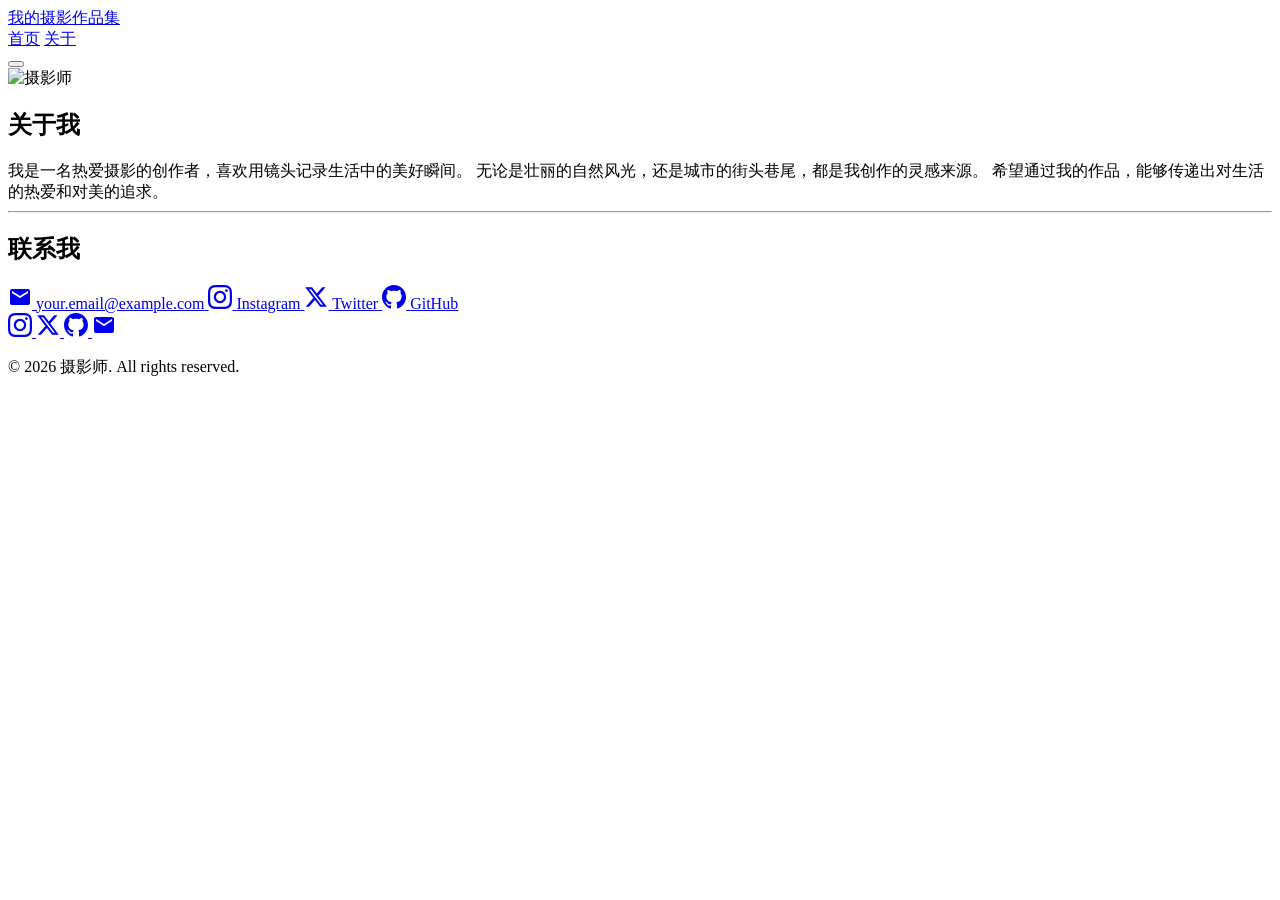
==== about/index.html @ 0e5bbc1b "Fix paths for GitHub Pages subdirectory deployment" ====
<!DOCTYPE html>
<html lang="zh-CN">
<head>
    <meta charset="UTF-8">
    <meta name="viewport" content="width=device-width, initial-scale=1.0">
    <meta name="description" content="记录生活中的美好瞬间">
    <meta name="author" content="摄影师">

    <!-- Open Graph 标签 -->
    <meta property="og:title" content="关于 - 我的摄影作品集">
    <meta property="og:description" content="记录生活中的美好瞬间">
    <meta property="og:type" content="website">
    

    <title>关于 - 我的摄影作品集</title>

    <!-- Google Fonts -->
    <link rel="preconnect" href="https://fonts.googleapis.com">
    <link rel="preconnect" href="https://fonts.gstatic.com" crossorigin>
    <link href="https://fonts.googleapis.com/css2?family=Playfair+Display:wght@400;600;700&family=Source+Sans+Pro:wght@300;400;600&display=swap" rel="stylesheet">

    <!-- 样式表 -->
    <link rel="stylesheet" href="/xxz/assets/css/style.css">

    <!-- Google Analytics -->
    

    <style>
        :root {
            --primary-color: #ff6b6b;
            --secondary-color: #4ecdc4;
            --bg-color: #1a1a1a;
            --text-color: #f5f5f5;
            --card-bg: #2a2a2a;
            --border-color: #3a3a3a;
        }
    </style>
</head>
<body class="dark-theme">
    <!-- 导航栏 -->
    <nav class="navbar">
        <div class="nav-container">
            <a href="../index.html" class="nav-logo">
                我的摄影作品集
            </a>
            <div class="nav-menu">
                <a href="../index.html" class="nav-link">首页</a>
                <a href="../about/index.html" class="nav-link">关于</a>
            </div>
            <button class="nav-toggle" aria-label="菜单">
                <span></span>
                <span></span>
                <span></span>
            </button>
        </div>
    </nav>

    <!-- 主内容 -->
    <main class="main-content">
        
<!-- 关于页面 -->
<section class="about-section">
    <div class="container">
        <div class="about-content">
            <!-- 头像 -->
            
            <div class="about-avatar">
                <img src="/xxz/assets/avatar.jpg"
                     alt="摄影师"
                     class="avatar-img">
            </div>
            

            <!-- 标题 -->
            <h1 class="about-title">关于我</h1>

            <!-- 描述 -->
            <div class="about-description">
                
        我是一名热爱摄影的创作者，喜欢用镜头记录生活中的美好瞬间。
        无论是壮丽的自然风光，还是城市的街头巷尾，都是我创作的灵感来源。
        希望通过我的作品，能够传递出对生活的热爱和对美的追求。
    
            </div>

            <!-- 分隔线 -->
            <hr class="about-divider">

            <!-- 联系方式 -->
            <div class="about-contact">
                <h2 class="contact-title">联系我</h2>
                <div class="contact-links">
                    
                    <a href="mailto:your.email@example.com" class="contact-link">
                        <svg width="24" height="24" viewBox="0 0 24 24" fill="currentColor">
                            <path d="M20 4H4c-1.1 0-1.99.9-1.99 2L2 18c0 1.1.9 2 2 2h16c1.1 0 2-.9 2-2V6c0-1.1-.9-2-2-2zm0 4l-8 5-8-5V6l8 5 8-5v2z"/>
                        </svg>
                        <span>your.email@example.com</span>
                    </a>
                    
                    
                    <a href="https://instagram.com/yourusername" target="_blank" rel="noopener" class="contact-link">
                        <svg width="24" height="24" viewBox="0 0 24 24" fill="currentColor">
                            <path d="M12 2.163c3.204 0 3.584.012 4.85.07 3.252.148 4.771 1.691 4.919 4.919.058 1.265.069 1.645.069 4.849 0 3.205-.012 3.584-.069 4.849-.149 3.225-1.664 4.771-4.919 4.919-1.266.058-1.644.07-4.85.07-3.204 0-3.584-.012-4.849-.07-3.26-.149-4.771-1.699-4.919-4.92-.058-1.265-.07-1.644-.07-4.849 0-3.204.013-3.583.07-4.849.149-3.227 1.664-4.771 4.919-4.919 1.266-.057 1.645-.069 4.849-.069zm0-2.163c-3.259 0-3.667.014-4.947.072-4.358.2-6.78 2.618-6.98 6.98-.059 1.281-.073 1.689-.073 4.948 0 3.259.014 3.668.072 4.948.2 4.358 2.618 6.78 6.98 6.98 1.281.058 1.689.072 4.948.072 3.259 0 3.668-.014 4.948-.072 4.354-.2 6.782-2.618 6.979-6.98.059-1.28.073-1.689.073-4.948 0-3.259-.014-3.667-.072-4.947-.196-4.354-2.617-6.78-6.979-6.98-1.281-.059-1.69-.073-4.949-.073zm0 5.838c-3.403 0-6.162 2.759-6.162 6.162s2.759 6.163 6.162 6.163 6.162-2.759 6.162-6.163c0-3.403-2.759-6.162-6.162-6.162zm0 10.162c-2.209 0-4-1.79-4-4 0-2.209 1.791-4 4-4s4 1.791 4 4c0 2.21-1.791 4-4 4zm6.406-11.845c-.796 0-1.441.645-1.441 1.44s.645 1.44 1.441 1.44c.795 0 1.439-.645 1.439-1.44s-.644-1.44-1.439-1.44z"/>
                        </svg>
                        <span>Instagram</span>
                    </a>
                    
                    
                    <a href="https://twitter.com/yourusername" target="_blank" rel="noopener" class="contact-link">
                        <svg width="24" height="24" viewBox="0 0 24 24" fill="currentColor">
                            <path d="M18.244 2.25h3.308l-7.227 8.26 8.502 11.24H16.17l-5.214-6.817L4.99 21.75H1.68l7.73-8.835L1.254 2.25H8.08l4.713 6.231zm-1.161 17.52h1.833L7.084 4.126H5.117z"/>
                        </svg>
                        <span>Twitter</span>
                    </a>
                    
                    
                    <a href="https://github.com/yourusername" target="_blank" rel="noopener" class="contact-link">
                        <svg width="24" height="24" viewBox="0 0 24 24" fill="currentColor">
                            <path d="M12 0c-6.626 0-12 5.373-12 12 0 5.302 3.438 9.8 8.207 11.387.599.111.793-.261.793-.577v-2.234c-3.338.726-4.033-1.416-4.033-1.416-.546-1.387-1.333-1.756-1.333-1.756-1.089-.745.083-.729.083-.729 1.205.084 1.839 1.237 1.839 1.237 1.07 1.834 2.807 1.304 3.492.997.107-.775.418-1.305.762-1.604-2.665-.305-5.467-1.334-5.467-5.931 0-1.311.469-2.381 1.236-3.221-.124-.303-.535-1.524.117-3.176 0 0 1.008-.322 3.301 1.23.957-.266 1.983-.399 3.003-.404 1.02.005 2.047.138 3.006.404 2.291-1.552 3.297-1.23 3.297-1.23.653 1.653.242 2.874.118 3.176.77.84 1.235 1.911 1.235 3.221 0 4.609-2.807 5.624-5.479 5.921.43.372.823 1.102.823 2.222v3.293c0 .319.192.694.801.576 4.765-1.589 8.199-6.086 8.199-11.386 0-6.627-5.373-12-12-12z"/>
                        </svg>
                        <span>GitHub</span>
                    </a>
                    
                </div>
            </div>
        </div>
    </div>
</section>

    </main>

    <!-- 页脚 -->
    <footer class="footer">
        <div class="footer-container">
            <div class="footer-social">
                
                <a href="https://instagram.com/yourusername" target="_blank" rel="noopener" aria-label="Instagram">
                    <svg width="24" height="24" viewBox="0 0 24 24" fill="currentColor">
                        <path d="M12 2.163c3.204 0 3.584.012 4.85.07 3.252.148 4.771 1.691 4.919 4.919.058 1.265.069 1.645.069 4.849 0 3.205-.012 3.584-.069 4.849-.149 3.225-1.664 4.771-4.919 4.919-1.266.058-1.644.07-4.85.07-3.204 0-3.584-.012-4.849-.07-3.26-.149-4.771-1.699-4.919-4.92-.058-1.265-.07-1.644-.07-4.849 0-3.204.013-3.583.07-4.849.149-3.227 1.664-4.771 4.919-4.919 1.266-.057 1.645-.069 4.849-.069zm0-2.163c-3.259 0-3.667.014-4.947.072-4.358.2-6.78 2.618-6.98 6.98-.059 1.281-.073 1.689-.073 4.948 0 3.259.014 3.668.072 4.948.2 4.358 2.618 6.78 6.98 6.98 1.281.058 1.689.072 4.948.072 3.259 0 3.668-.014 4.948-.072 4.354-.2 6.782-2.618 6.979-6.98.059-1.28.073-1.689.073-4.948 0-3.259-.014-3.667-.072-4.947-.196-4.354-2.617-6.78-6.979-6.98-1.281-.059-1.69-.073-4.949-.073zm0 5.838c-3.403 0-6.162 2.759-6.162 6.162s2.759 6.163 6.162 6.163 6.162-2.759 6.162-6.163c0-3.403-2.759-6.162-6.162-6.162zm0 10.162c-2.209 0-4-1.79-4-4 0-2.209 1.791-4 4-4s4 1.791 4 4c0 2.21-1.791 4-4 4zm6.406-11.845c-.796 0-1.441.645-1.441 1.44s.645 1.44 1.441 1.44c.795 0 1.439-.645 1.439-1.44s-.644-1.44-1.439-1.44z"/>
                    </svg>
                </a>
                
                
                <a href="https://twitter.com/yourusername" target="_blank" rel="noopener" aria-label="Twitter">
                    <svg width="24" height="24" viewBox="0 0 24 24" fill="currentColor">
                        <path d="M18.244 2.25h3.308l-7.227 8.26 8.502 11.24H16.17l-5.214-6.817L4.99 21.75H1.68l7.73-8.835L1.254 2.25H8.08l4.713 6.231zm-1.161 17.52h1.833L7.084 4.126H5.117z"/>
                    </svg>
                </a>
                
                
                <a href="https://github.com/yourusername" target="_blank" rel="noopener" aria-label="GitHub">
                    <svg width="24" height="24" viewBox="0 0 24 24" fill="currentColor">
                        <path d="M12 0c-6.626 0-12 5.373-12 12 0 5.302 3.438 9.8 8.207 11.387.599.111.793-.261.793-.577v-2.234c-3.338.726-4.033-1.416-4.033-1.416-.546-1.387-1.333-1.756-1.333-1.756-1.089-.745.083-.729.083-.729 1.205.084 1.839 1.237 1.839 1.237 1.07 1.834 2.807 1.304 3.492.997.107-.775.418-1.305.762-1.604-2.665-.305-5.467-1.334-5.467-5.931 0-1.311.469-2.381 1.236-3.221-.124-.303-.535-1.524.117-3.176 0 0 1.008-.322 3.301 1.23.957-.266 1.983-.399 3.003-.404 1.02.005 2.047.138 3.006.404 2.291-1.552 3.297-1.23 3.297-1.23.653 1.653.242 2.874.118 3.176.77.84 1.235 1.911 1.235 3.221 0 4.609-2.807 5.624-5.479 5.921.43.372.823 1.102.823 2.222v3.293c0 .319.192.694.801.576 4.765-1.589 8.199-6.086 8.199-11.386 0-6.627-5.373-12-12-12z"/>
                    </svg>
                </a>
                
                
                <a href="mailto:your.email@example.com" aria-label="Email">
                    <svg width="24" height="24" viewBox="0 0 24 24" fill="currentColor">
                        <path d="M20 4H4c-1.1 0-1.99.9-1.99 2L2 18c0 1.1.9 2 2 2h16c1.1 0 2-.9 2-2V6c0-1.1-.9-2-2-2zm0 4l-8 5-8-5V6l8 5 8-5v2z"/>
                    </svg>
                </a>
                
            </div>
            <p class="footer-copyright">
                © 2026 摄影师. All rights reserved.
            </p>
        </div>
    </footer>

    <!-- JavaScript -->
    <script src="/xxz/assets/js/main.js"></script>
</body>
</html>
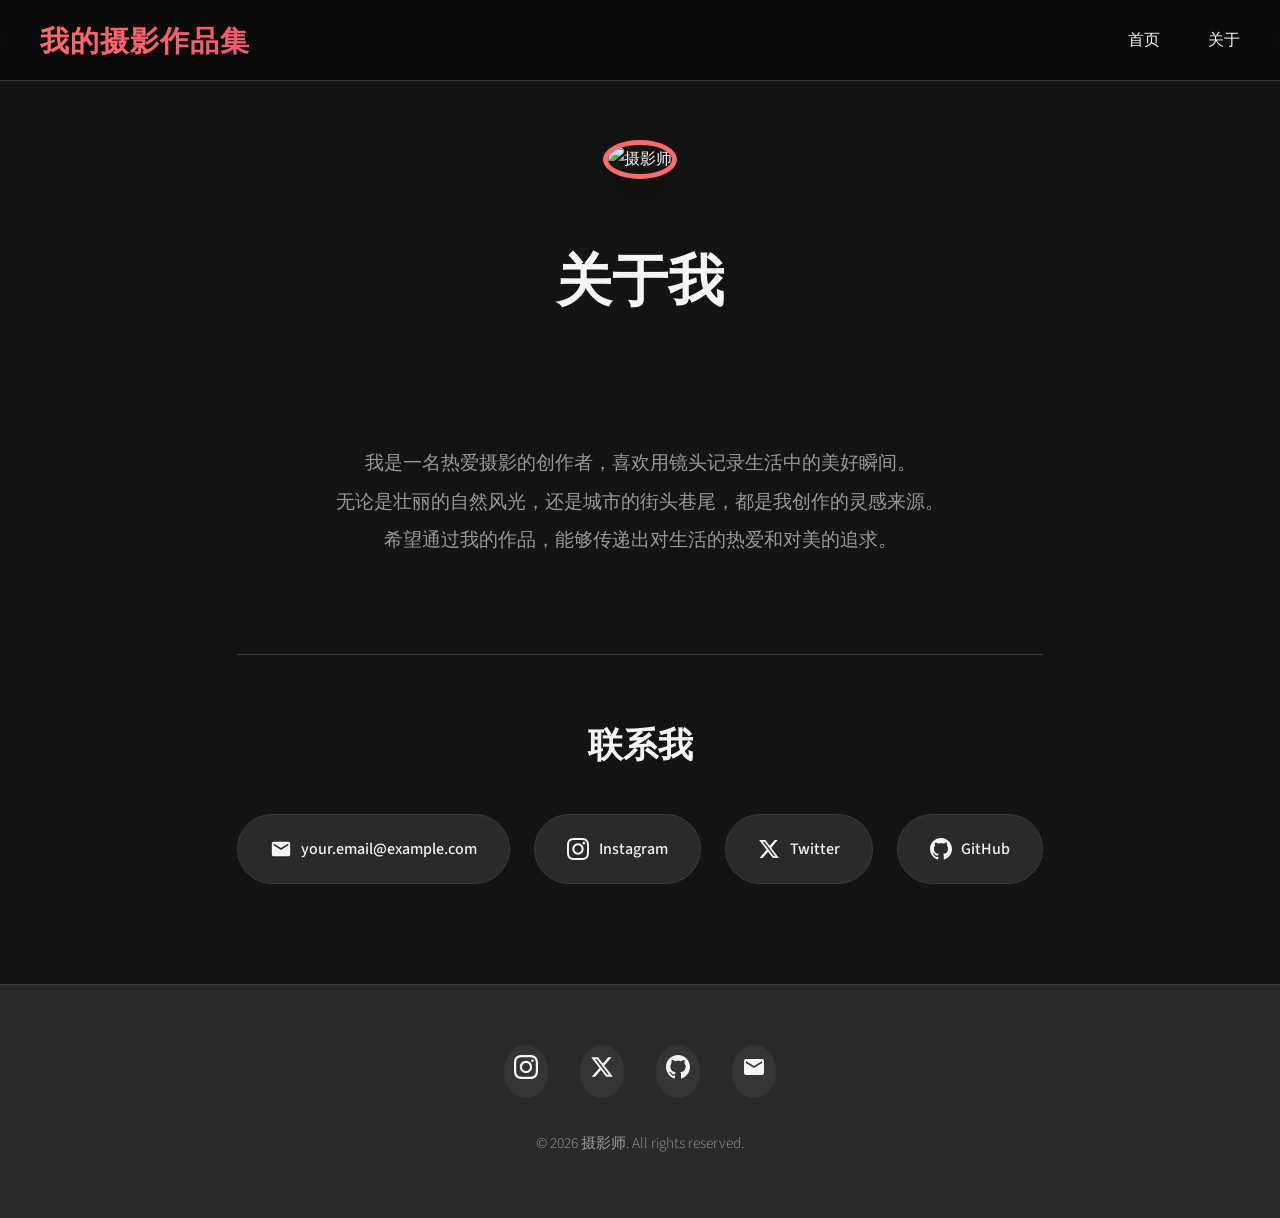
==== commit 10edd45b: "Fix relative paths for GitHub Pages" ====
--- a/about/index.html
+++ b/about/index.html
@@ -20,7 +20,7 @@
     <link href="https://fonts.googleapis.com/css2?family=Playfair+Display:wght@400;600;700&family=Source+Sans+Pro:wght@300;400;600&display=swap" rel="stylesheet">
 
     <!-- 样式表 -->
-    <link rel="stylesheet" href="/xxz/assets/css/style.css">
+    <link rel="stylesheet" href="..//assets/css/style.css">
 
     <!-- Google Analytics -->
     
@@ -40,12 +40,12 @@
     <!-- 导航栏 -->
     <nav class="navbar">
         <div class="nav-container">
-            <a href="../index.html" class="nav-logo">
+            <a href="..//index.html" class="nav-logo">
                 我的摄影作品集
             </a>
             <div class="nav-menu">
-                <a href="../index.html" class="nav-link">首页</a>
-                <a href="../about/index.html" class="nav-link">关于</a>
+                <a href="..//index.html" class="nav-link">首页</a>
+                <a href="..//about/index.html" class="nav-link">关于</a>
             </div>
             <button class="nav-toggle" aria-label="菜单">
                 <span></span>
@@ -65,7 +65,7 @@
             <!-- 头像 -->
             
             <div class="about-avatar">
-                <img src="/xxz/assets/avatar.jpg"
+                <img src="..//assets/avatar.jpg"
                      alt="摄影师"
                      class="avatar-img">
             </div>
@@ -170,6 +170,6 @@
     </footer>
 
     <!-- JavaScript -->
-    <script src="/xxz/assets/js/main.js"></script>
+    <script src="..//assets/js/main.js"></script>
 </body>
 </html>
--- a/assets/css/style.css
+++ b/assets/css/style.css
@@ -0,0 +1,1000 @@
+/* ========================================
+   照片网站样式表 - 优化版
+   ======================================== */
+
+/* CSS 变量 */
+:root {
+    --primary-color: #ff6b6b;
+    --secondary-color: #4ecdc4;
+    --accent-color: #ffd93d;
+    --bg-color: #0a0a0a;
+    --bg-secondary: #141414;
+    --text-color: #f5f5f5;
+    --text-secondary: #999999;
+    --card-bg: #1a1a1a;
+    --border-color: #2a2a2a;
+    --shadow-color: rgba(0, 0, 0, 0.5);
+    --gradient-primary: linear-gradient(135deg, #ff6b6b 0%, #ee5a6f 100%);
+    --gradient-secondary: linear-gradient(135deg, #4ecdc4 0%, #44a08d 100%);
+    --transition-speed: 0.4s;
+    --border-radius: 16px;
+}
+
+/* 全局样式 */
+* {
+    margin: 0;
+    padding: 0;
+    box-sizing: border-box;
+}
+
+html {
+    scroll-behavior: smooth;
+}
+
+body {
+    font-family: 'Source Sans Pro', -apple-system, BlinkMacSystemFont, 'Segoe UI', Roboto, Oxygen, Ubuntu, sans-serif;
+    background-color: var(--bg-color);
+    color: var(--text-color);
+    line-height: 1.8;
+    overflow-x: hidden;
+    font-size: 16px;
+}
+
+/* 容器 */
+.container {
+    max-width: 1600px;
+    margin: 0 auto;
+    padding: 0 40px;
+}
+
+/* ========================================
+   导航栏 - 优化版
+   ======================================== */
+.navbar {
+    position: fixed;
+    top: 0;
+    left: 0;
+    right: 0;
+    z-index: 1000;
+    background: rgba(10, 10, 10, 0.85);
+    backdrop-filter: blur(20px);
+    border-bottom: 1px solid var(--border-color);
+    transition: all var(--transition-speed);
+}
+
+.nav-container {
+    max-width: 1600px;
+    margin: 0 auto;
+    padding: 0 40px;
+    display: flex;
+    justify-content: space-between;
+    align-items: center;
+    height: 80px;
+}
+
+.nav-logo {
+    font-family: 'Playfair Display', serif;
+    font-size: 1.8rem;
+    font-weight: 700;
+    background: var(--gradient-primary);
+    -webkit-background-clip: text;
+    -webkit-text-fill-color: transparent;
+    background-clip: text;
+    text-decoration: none;
+    transition: all var(--transition-speed);
+    letter-spacing: 1px;
+}
+
+.nav-logo:hover {
+    transform: scale(1.05);
+}
+
+.nav-menu {
+    display: flex;
+    gap: 3rem;
+}
+
+.nav-link {
+    color: var(--text-color);
+    text-decoration: none;
+    font-weight: 500;
+    font-size: 1rem;
+    transition: all var(--transition-speed);
+    position: relative;
+    padding: 0.5rem 0;
+}
+
+.nav-link::after {
+    content: '';
+    position: absolute;
+    bottom: 0;
+    left: 0;
+    width: 0;
+    height: 2px;
+    background: var(--gradient-primary);
+    transition: width var(--transition-speed);
+}
+
+.nav-link:hover {
+    color: var(--primary-color);
+}
+
+.nav-link:hover::after {
+    width: 100%;
+}
+
+.nav-toggle {
+    display: none;
+    flex-direction: column;
+    gap: 6px;
+    background: none;
+    border: none;
+    cursor: pointer;
+    padding: 5px;
+}
+
+.nav-toggle span {
+    width: 28px;
+    height: 2px;
+    background: var(--text-color);
+    transition: all var(--transition-speed);
+}
+
+/* ========================================
+   Hero 区域 - 优化版
+   ======================================== */
+.hero {
+    min-height: 100vh;
+    display: flex;
+    align-items: center;
+    justify-content: center;
+    text-align: center;
+    background: var(--bg-color);
+    position: relative;
+    overflow: hidden;
+}
+
+.hero::before {
+    content: '';
+    position: absolute;
+    top: 0;
+    left: 0;
+    right: 0;
+    bottom: 0;
+    background:
+        radial-gradient(circle at 20% 50%, rgba(255, 107, 107, 0.15) 0%, transparent 50%),
+        radial-gradient(circle at 80% 50%, rgba(78, 205, 196, 0.15) 0%, transparent 50%),
+        radial-gradient(circle at 50% 80%, rgba(255, 217, 61, 0.1) 0%, transparent 50%);
+    animation: gradientShift 15s ease-in-out infinite;
+}
+
+@keyframes gradientShift {
+    0%, 100% { opacity: 0.6; }
+    50% { opacity: 1; }
+}
+
+.hero-content {
+    position: relative;
+    z-index: 1;
+    padding: 0 40px;
+    max-width: 900px;
+}
+
+.hero-title {
+    font-family: 'Playfair Display', serif;
+    font-size: 5rem;
+    font-weight: 700;
+    margin-bottom: 1.5rem;
+    background: linear-gradient(135deg, var(--text-color) 0%, var(--primary-color) 50%, var(--secondary-color) 100%);
+    -webkit-background-clip: text;
+    -webkit-text-fill-color: transparent;
+    background-clip: text;
+    animation: fadeInUp 1s ease-out;
+    line-height: 1.2;
+    letter-spacing: -1px;
+}
+
+.hero-subtitle {
+    font-size: 1.4rem;
+    color: var(--text-secondary);
+    margin-bottom: 4rem;
+    animation: fadeInUp 1s ease-out 0.3s both;
+    font-weight: 300;
+    letter-spacing: 0.5px;
+}
+
+.hero-scroll {
+    display: flex;
+    flex-direction: column;
+    align-items: center;
+    gap: 0.8rem;
+    color: var(--text-secondary);
+    font-size: 0.95rem;
+    animation: bounce 2s infinite, fadeInUp 1s ease-out 0.6s both;
+    cursor: pointer;
+}
+
+.hero-scroll:hover {
+    color: var(--primary-color);
+}
+
+@keyframes bounce {
+    0%, 20%, 50%, 80%, 100% { transform: translateY(0); }
+    40% { transform: translateY(-15px); }
+    60% { transform: translateY(-8px); }
+}
+
+@keyframes fadeInUp {
+    from {
+        opacity: 0;
+        transform: translateY(40px);
+    }
+    to {
+        opacity: 1;
+        transform: translateY(0);
+    }
+}
+
+/* ========================================
+   相册导航 - 优化版
+   ======================================== */
+.albums-nav {
+    padding: 120px 0;
+    background: var(--bg-secondary);
+}
+
+.section-title {
+    font-family: 'Playfair Display', serif;
+    font-size: 3rem;
+    text-align: center;
+    margin-bottom: 4rem;
+    position: relative;
+    font-weight: 600;
+}
+
+.section-title::after {
+    content: '';
+    position: absolute;
+    bottom: -15px;
+    left: 50%;
+    transform: translateX(-50%);
+    width: 80px;
+    height: 3px;
+    background: var(--gradient-primary);
+    border-radius: 2px;
+}
+
+.albums-grid {
+    display: grid;
+    grid-template-columns: repeat(auto-fill, minmax(350px, 1fr));
+    gap: 3rem;
+}
+
+.album-card {
+    text-decoration: none;
+    display: block;
+    border-radius: var(--border-radius);
+    overflow: hidden;
+    transition: all var(--transition-speed);
+    background: var(--card-bg);
+    border: 1px solid var(--border-color);
+}
+
+.album-card:hover {
+    transform: translateY(-12px);
+    box-shadow: 0 25px 50px var(--shadow-color);
+    border-color: var(--primary-color);
+}
+
+.album-cover {
+    position: relative;
+    width: 100%;
+    padding-top: 70%;
+    overflow: hidden;
+}
+
+.album-cover img {
+    position: absolute;
+    top: 0;
+    left: 0;
+    width: 100%;
+    height: 100%;
+    object-fit: cover;
+    transition: transform 0.6s ease;
+}
+
+.album-card:hover .album-cover img {
+    transform: scale(1.1);
+}
+
+.album-overlay {
+    position: absolute;
+    bottom: 0;
+    left: 0;
+    right: 0;
+    padding: 2.5rem;
+    background: linear-gradient(to top, rgba(0, 0, 0, 0.9), transparent);
+    color: var(--text-color);
+}
+
+.album-name {
+    font-family: 'Playfair Display', serif;
+    font-size: 1.6rem;
+    margin-bottom: 0.5rem;
+    font-weight: 600;
+}
+
+.album-count {
+    font-size: 0.95rem;
+    color: var(--text-secondary);
+    font-weight: 300;
+}
+
+/* ========================================
+   照片墙（瀑布流）- 优化版
+   ======================================== */
+.gallery {
+    padding: 120px 0;
+    background: var(--bg-color);
+}
+
+.masonry-grid {
+    column-count: 3;
+    column-gap: 2rem;
+}
+
+.masonry-item {
+    break-inside: avoid;
+    margin-bottom: 2rem;
+    animation: fadeIn 0.8s ease-out;
+}
+
+@keyframes fadeIn {
+    from { opacity: 0; transform: translateY(30px); }
+    to { opacity: 1; transform: translateY(0); }
+}
+
+.photo-card {
+    position: relative;
+    border-radius: var(--border-radius);
+    overflow: hidden;
+    cursor: pointer;
+    transition: all var(--transition-speed);
+    background: var(--card-bg);
+    border: 1px solid var(--border-color);
+}
+
+.photo-card:hover {
+    transform: translateY(-8px);
+    box-shadow: 0 20px 40px var(--shadow-color);
+    border-color: var(--secondary-color);
+}
+
+.photo-img {
+    width: 100%;
+    display: block;
+    transition: transform 0.6s ease;
+}
+
+.photo-card:hover .photo-img {
+    transform: scale(1.05);
+}
+
+.photo-overlay {
+    position: absolute;
+    bottom: 0;
+    left: 0;
+    right: 0;
+    padding: 2rem;
+    background: linear-gradient(to top, rgba(0, 0, 0, 0.85), transparent);
+    color: var(--text-color);
+    opacity: 0;
+    transition: opacity var(--transition-speed);
+}
+
+.photo-card:hover .photo-overlay {
+    opacity: 1;
+}
+
+.photo-title {
+    font-family: 'Playfair Display', serif;
+    font-size: 1.2rem;
+    margin-bottom: 0.3rem;
+    font-weight: 600;
+}
+
+.photo-camera {
+    font-size: 0.9rem;
+    color: var(--text-secondary);
+    font-weight: 300;
+}
+
+/* ========================================
+   模态框 - 优化版
+   ======================================== */
+.modal {
+    display: none;
+    position: fixed;
+    top: 0;
+    left: 0;
+    right: 0;
+    bottom: 0;
+    z-index: 2000;
+    background: rgba(0, 0, 0, 0.97);
+    animation: fadeIn 0.3s ease-out;
+}
+
+.modal.active {
+    display: flex;
+    align-items: center;
+    justify-content: center;
+}
+
+.modal-content {
+    position: relative;
+    width: 100%;
+    height: 100%;
+    display: flex;
+    flex-direction: column;
+}
+
+.modal-close {
+    position: absolute;
+    top: 30px;
+    right: 30px;
+    z-index: 10;
+    background: rgba(255, 255, 255, 0.1);
+    border: none;
+    color: var(--text-color);
+    cursor: pointer;
+    padding: 15px;
+    border-radius: 50%;
+    transition: all var(--transition-speed);
+}
+
+.modal-close:hover {
+    background: var(--primary-color);
+    transform: rotate(90deg);
+}
+
+.modal-nav {
+    position: absolute;
+    top: 50%;
+    transform: translateY(-50%);
+    z-index: 10;
+    background: rgba(255, 255, 255, 0.1);
+    border: none;
+    color: var(--text-color);
+    cursor: pointer;
+    padding: 20px;
+    border-radius: 50%;
+    transition: all var(--transition-speed);
+}
+
+.modal-nav:hover {
+    background: var(--primary-color);
+    transform: translateY(-50%) scale(1.1);
+}
+
+.modal-prev {
+    left: 30px;
+}
+
+.modal-next {
+    right: 30px;
+}
+
+.modal-image-container {
+    flex: 1;
+    display: flex;
+    align-items: center;
+    justify-content: center;
+    padding: 80px 40px;
+}
+
+.modal-image {
+    max-width: 100%;
+    max-height: 100%;
+    object-fit: contain;
+    border-radius: var(--border-radius);
+    box-shadow: 0 20px 60px var(--shadow-color);
+}
+
+.modal-info {
+    padding: 30px 40px;
+    background: var(--card-bg);
+    border-top: 1px solid var(--border-color);
+}
+
+.modal-header {
+    margin-bottom: 1.5rem;
+}
+
+.modal-title {
+    font-family: 'Playfair Display', serif;
+    font-size: 1.8rem;
+    margin-bottom: 0.5rem;
+    font-weight: 600;
+}
+
+.modal-date {
+    color: var(--text-secondary);
+    font-size: 1rem;
+    font-weight: 300;
+}
+
+.modal-exif {
+    display: grid;
+    grid-template-columns: repeat(auto-fit, minmax(180px, 1fr));
+    gap: 1.2rem;
+}
+
+.exif-item {
+    display: flex;
+    align-items: center;
+    gap: 0.5rem;
+    font-size: 0.95rem;
+    color: var(--text-secondary);
+}
+
+.exif-label {
+    color: var(--text-color);
+    font-weight: 600;
+}
+
+/* ========================================
+   关于页面 - 优化版
+   ======================================== */
+.about-section {
+    min-height: 100vh;
+    padding: 140px 0 100px;
+    display: flex;
+    align-items: center;
+    background: var(--bg-secondary);
+}
+
+.about-content {
+    max-width: 900px;
+    margin: 0 auto;
+    text-align: center;
+}
+
+.about-avatar {
+    margin-bottom: 3rem;
+}
+
+.avatar-img {
+    width: 220px;
+    height: 220px;
+    border-radius: 50%;
+    object-fit: cover;
+    border: 5px solid var(--primary-color);
+    box-shadow: 0 20px 50px var(--shadow-color);
+    transition: all var(--transition-speed);
+}
+
+.avatar-img:hover {
+    transform: scale(1.05);
+    border-color: var(--secondary-color);
+}
+
+.about-title {
+    font-family: 'Playfair Display', serif;
+    font-size: 3.5rem;
+    margin-bottom: 2.5rem;
+    font-weight: 600;
+}
+
+.about-description {
+    font-size: 1.2rem;
+    line-height: 2;
+    color: var(--text-secondary);
+    margin-bottom: 3.5rem;
+    white-space: pre-line;
+    font-weight: 300;
+}
+
+.about-divider {
+    border: none;
+    height: 1px;
+    background: var(--border-color);
+    margin: 3.5rem 0;
+}
+
+.about-contact {
+    margin-top: 3.5rem;
+}
+
+.contact-title {
+    font-family: 'Playfair Display', serif;
+    font-size: 2.2rem;
+    margin-bottom: 2.5rem;
+    font-weight: 600;
+}
+
+.contact-links {
+    display: flex;
+    flex-wrap: wrap;
+    justify-content: center;
+    gap: 1.5rem;
+}
+
+.contact-link {
+    display: flex;
+    align-items: center;
+    gap: 0.6rem;
+    padding: 1.2rem 2rem;
+    background: var(--card-bg);
+    border: 1px solid var(--border-color);
+    border-radius: 50px;
+    color: var(--text-color);
+    text-decoration: none;
+    transition: all var(--transition-speed);
+    font-weight: 500;
+}
+
+.contact-link:hover {
+    background: var(--gradient-primary);
+    border-color: transparent;
+    transform: translateY(-5px);
+    box-shadow: 0 15px 30px var(--shadow-color);
+}
+
+.contact-link svg {
+    width: 22px;
+    height: 22px;
+}
+
+/* ========================================
+   相册详情页 - 优化版
+   ======================================== */
+.album-header {
+    padding: 140px 0 60px;
+    background: var(--bg-secondary);
+}
+
+.breadcrumb {
+    display: flex;
+    align-items: center;
+    gap: 0.6rem;
+    margin-bottom: 2.5rem;
+    font-size: 1rem;
+    color: var(--text-secondary);
+}
+
+.breadcrumb a {
+    color: var(--text-color);
+    text-decoration: none;
+    transition: color var(--transition-speed);
+}
+
+.breadcrumb a:hover {
+    color: var(--primary-color);
+}
+
+.breadcrumb .separator {
+    color: var(--text-secondary);
+}
+
+.breadcrumb .current {
+    color: var(--primary-color);
+    font-weight: 600;
+}
+
+.album-title {
+    font-family: 'Playfair Display', serif;
+    font-size: 3.5rem;
+    margin-bottom: 1.5rem;
+    font-weight: 600;
+}
+
+.album-description {
+    font-size: 1.2rem;
+    color: var(--text-secondary);
+    margin-bottom: 1rem;
+    font-weight: 300;
+}
+
+.album-meta {
+    color: var(--text-secondary);
+    font-size: 1rem;
+    font-weight: 300;
+}
+
+.album-gallery {
+    padding: 60px 0 120px;
+}
+
+/* ========================================
+   页脚 - 优化版
+   ======================================== */
+.footer {
+    background: var(--card-bg);
+    border-top: 1px solid var(--border-color);
+    padding: 60px 0;
+}
+
+.footer-container {
+    max-width: 1600px;
+    margin: 0 auto;
+    padding: 0 40px;
+    text-align: center;
+}
+
+.footer-social {
+    display: flex;
+    justify-content: center;
+    gap: 2rem;
+    margin-bottom: 2rem;
+}
+
+.footer-social a {
+    color: var(--text-color);
+    transition: all var(--transition-speed);
+    padding: 10px;
+    border-radius: 50%;
+    background: rgba(255, 255, 255, 0.05);
+}
+
+.footer-social a:hover {
+    color: var(--primary-color);
+    background: rgba(255, 107, 107, 0.1);
+    transform: translateY(-3px);
+}
+
+.footer-copyright {
+    color: var(--text-secondary);
+    font-size: 0.95rem;
+    font-weight: 300;
+}
+
+/* ========================================
+   响应式设计 - 优化版
+   ======================================== */
+@media (max-width: 1400px) {
+    .masonry-grid {
+        column-count: 2;
+    }
+}
+
+@media (max-width: 992px) {
+    .container {
+        padding: 0 30px;
+    }
+
+    .masonry-grid {
+        column-count: 2;
+        column-gap: 1.5rem;
+    }
+
+    .hero-title {
+        font-size: 3.5rem;
+    }
+
+    .hero-subtitle {
+        font-size: 1.2rem;
+    }
+
+    .section-title {
+        font-size: 2.5rem;
+    }
+
+    .about-title {
+        font-size: 2.8rem;
+    }
+
+    .album-title {
+        font-size: 2.8rem;
+    }
+
+    .albums-grid {
+        grid-template-columns: repeat(auto-fill, minmax(300px, 1fr));
+        gap: 2rem;
+    }
+}
+
+@media (max-width: 768px) {
+    .container {
+        padding: 0 20px;
+    }
+
+    .nav-container {
+        padding: 0 20px;
+        height: 70px;
+    }
+
+    .nav-menu {
+        display: none;
+        position: absolute;
+        top: 70px;
+        left: 0;
+        right: 0;
+        background: var(--bg-color);
+        flex-direction: column;
+        padding: 2.5rem;
+        gap: 1.5rem;
+        border-bottom: 1px solid var(--border-color);
+    }
+
+    .nav-menu.active {
+        display: flex;
+    }
+
+    .nav-toggle {
+        display: flex;
+    }
+
+    .hero-title {
+        font-size: 2.8rem;
+    }
+
+    .hero-subtitle {
+        font-size: 1.1rem;
+    }
+
+    .masonry-grid {
+        column-count: 1;
+        column-gap: 1.5rem;
+    }
+
+    .masonry-item {
+        margin-bottom: 1.5rem;
+    }
+
+    .modal-nav {
+        padding: 15px;
+    }
+
+    .modal-prev {
+        left: 15px;
+    }
+
+    .modal-next {
+        right: 15px;
+    }
+
+    .modal-close {
+        top: 15px;
+        right: 15px;
+    }
+
+    .album-title {
+        font-size: 2.2rem;
+    }
+
+    .about-title {
+        font-size: 2.2rem;
+    }
+
+    .avatar-img {
+        width: 180px;
+        height: 180px;
+    }
+
+    .contact-links {
+        flex-direction: column;
+    }
+
+    .contact-link {
+        width: 100%;
+        justify-content: center;
+    }
+
+    .albums-grid {
+        grid-template-columns: 1fr;
+    }
+
+    .albums-nav,
+    .gallery {
+        padding: 80px 0;
+    }
+
+    .album-header {
+        padding: 120px 0 40px;
+    }
+
+    .album-gallery {
+        padding: 40px 0 80px;
+    }
+}
+
+@media (max-width: 480px) {
+    .hero-title {
+        font-size: 2.2rem;
+    }
+
+    .hero-subtitle {
+        font-size: 1rem;
+    }
+
+    .section-title {
+        font-size: 2rem;
+    }
+
+    .about-title,
+    .album-title {
+        font-size: 2rem;
+    }
+
+    .contact-title {
+        font-size: 1.8rem;
+    }
+
+    .modal-info {
+        padding: 20px;
+    }
+
+    .modal-exif {
+        grid-template-columns: 1fr;
+    }
+}
+
+/* ========================================
+   滚动条样式
+   ======================================== */
+::-webkit-scrollbar {
+    width: 12px;
+}
+
+::-webkit-scrollbar-track {
+    background: var(--bg-color);
+}
+
+::-webkit-scrollbar-thumb {
+    background: var(--border-color);
+    border-radius: 6px;
+    border: 3px solid var(--bg-color);
+}
+
+::-webkit-scrollbar-thumb:hover {
+    background: var(--primary-color);
+}
+
+/* ========================================
+   加载动画
+   ======================================== */
+.loading {
+    display: inline-block;
+    width: 24px;
+    height: 24px;
+    border: 3px solid var(--border-color);
+    border-top-color: var(--primary-color);
+    border-radius: 50%;
+    animation: spin 1s linear infinite;
+}
+
+@keyframes spin {
+    to { transform: rotate(360deg); }
+}
+
+/* ========================================
+   工具类
+   ======================================== */
+.sr-only {
+    position: absolute;
+    width: 1px;
+    height: 1px;
+    padding: 0;
+    margin: -1px;
+    overflow: hidden;
+    clip: rect(0, 0, 0, 0);
+    white-space: nowrap;
+    border: 0;
+}
+
+.fade-in {
+    animation: fadeIn 0.8s ease-out;
+}
+
+/* ========================================
+   选择文本样式
+   ======================================== */
+::selection {
+    background: var(--primary-color);
+    color: var(--bg-color);
+}
+
+::-moz-selection {
+    background: var(--primary-color);
+    color: var(--bg-color);
+}
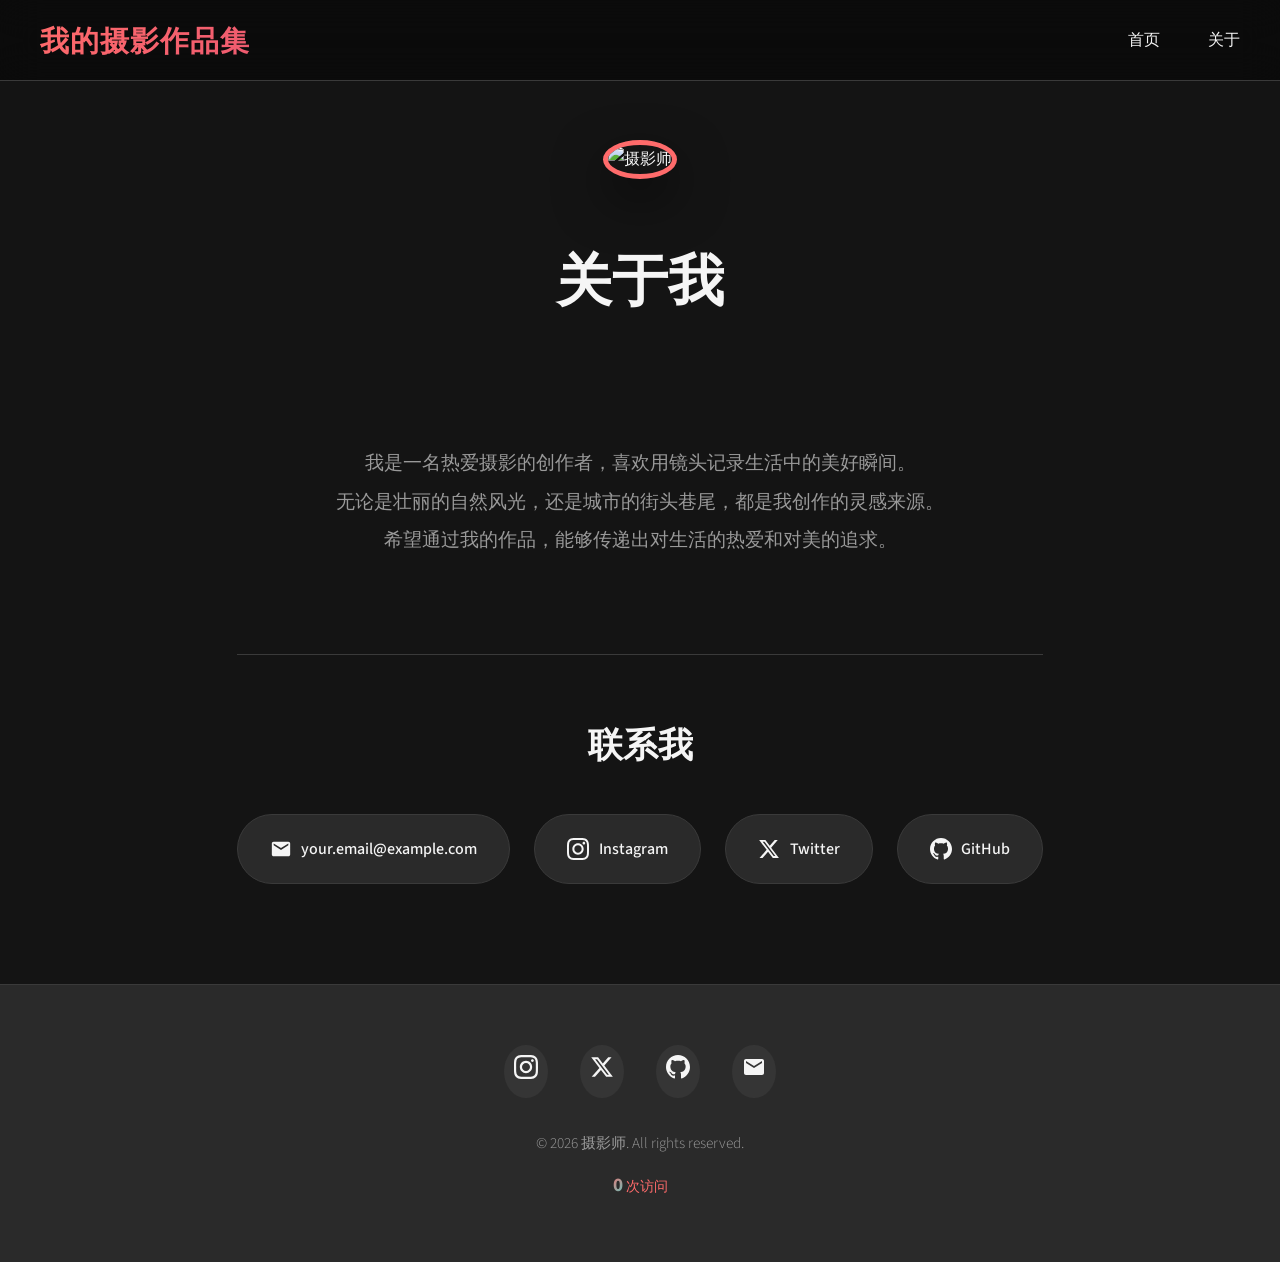
==== commit d9383349: "Optimize images, fix comments, add visitor counter" ====
--- a/about/index.html
+++ b/about/index.html
@@ -20,7 +20,10 @@
     <link href="https://fonts.googleapis.com/css2?family=Playfair+Display:wght@400;600;700&family=Source+Sans+Pro:wght@300;400;600&display=swap" rel="stylesheet">
 
     <!-- 样式表 -->
-    <link rel="stylesheet" href="..//assets/css/style.css">
+    <link rel="stylesheet" href="../assets/css/style.css">
+
+    <!-- Gitalk 评论系统 CSS -->
+    <link rel="stylesheet" href="https://cdn.jsdelivr.net/npm/gitalk@1/dist/gitalk.css">
 
     <!-- Google Analytics -->
     
@@ -40,12 +43,12 @@
     <!-- 导航栏 -->
     <nav class="navbar">
         <div class="nav-container">
-            <a href="..//index.html" class="nav-logo">
+            <a href="../index.html" class="nav-logo">
                 我的摄影作品集
             </a>
             <div class="nav-menu">
-                <a href="..//index.html" class="nav-link">首页</a>
-                <a href="..//about/index.html" class="nav-link">关于</a>
+                <a href="../index.html" class="nav-link">首页</a>
+                <a href="../about/index.html" class="nav-link">关于</a>
             </div>
             <button class="nav-toggle" aria-label="菜单">
                 <span></span>
@@ -65,7 +68,7 @@
             <!-- 头像 -->
             
             <div class="about-avatar">
-                <img src="..//assets/avatar.jpg"
+                <img src="../assets/avatar.jpg"
                      alt="摄影师"
                      class="avatar-img">
             </div>
@@ -166,10 +169,66 @@
             <p class="footer-copyright">
                 © 2026 摄影师. All rights reserved.
             </p>
+            <p class="footer-visitor">
+                <span class="visitor-count">0</span> 次访问
+            </p>
         </div>
     </footer>
 
     <!-- JavaScript -->
-    <script src="..//assets/js/main.js"></script>
+    <script src="../assets/js/main.js"></script>
+
+    <!-- 访客计数器 -->
+    <script>
+        (function() {
+            const countEl = document.querySelector('.visitor-count');
+            if (countEl) {
+                fetch('https://api.countapi.xyz/hit/18870712239.xxz')
+                    .then(res => res.json())
+                    .then(data => {
+                        if (data && data.value) {
+                            countEl.textContent = data.value.toLocaleString();
+                        }
+                    })
+                    .catch(err => {
+                        console.log('Visitor counter error:', err);
+                    });
+            }
+        })();
+    </script>
+
+    <!-- Gitalk 评论系统 JS -->
+    <script src="https://cdn.jsdelivr.net/npm/gitalk@1/dist/gitalk.min.js"></script>
+
+    <!-- 评论系统初始化 -->
+    
+    <script>
+        if ('你的GitHub OAuth Client ID' !== '你的GitHub OAuth Client ID') {
+            const gitalk = new Gitalk({
+                clientID: '你的GitHub OAuth Client ID',
+                clientSecret: '你的GitHub OAuth Client Secret',
+                repo: 'xxz',
+                owner: '18870712239',
+                admin: ["18870712239"],
+                enableHotkey: true,
+                distractionFreeMode: false
+            });
+
+            
+            gitalk.id = location.pathname;
+            gitalk.title = document.title;
+            
+
+            gitalk.render('gitalk-container');
+        } else {
+            document.addEventListener('DOMContentLoaded', function() {
+                const container = document.getElementById('gitalk-container');
+                if (container) {
+                    container.innerHTML = '<div style="text-align: center; padding: 40px; color: #999; font-size: 14px;"><p>评论功能尚未配置，请联系管理员启用</p><p style="margin-top: 10px; font-size: 12px;">如需启用评论，请在 config.py 中配置 GitHub OAuth</p></div>';
+                }
+            });
+        }
+    </script>
+    
 </body>
 </html>
--- a/assets/css/style.css
+++ b/assets/css/style.css
@@ -748,6 +748,22 @@
     font-weight: 300;
 }
 
+.footer-visitor {
+    color: var(--primary-color);
+    font-size: 0.9rem;
+    font-weight: 400;
+    margin-top: 10px;
+}
+
+.footer-visitor .visitor-count {
+    font-size: 1.2rem;
+    font-weight: 700;
+    background: linear-gradient(135deg, var(--primary-color), var(--secondary-color));
+    -webkit-background-clip: text;
+    -webkit-text-fill-color: transparent;
+    background-clip: text;
+}
+
 /* ========================================
    响应式设计 - 优化版
    ======================================== */
@@ -998,3 +1014,103 @@
     background: var(--primary-color);
     color: var(--bg-color);
 }
+
+/* ========================================
+   评论系统样式
+   ======================================== */
+.comments-section {
+    background: var(--card-bg);
+    padding: 60px 0 120px;
+    margin-top: 40px;
+    border-top: 1px solid var(--border-color);
+}
+
+.comments-hint {
+    color: var(--text-secondary);
+    font-size: 0.95rem;
+    margin-bottom: 30px;
+    text-align: center;
+}
+
+.gitalk-container {
+    max-width: 900px;
+    margin: 0 auto;
+    padding: 0 20px;
+}
+
+/* Gitalk 样式调整 */
+.gt-container .gt-comment-content {
+    background: rgba(255, 255, 255, 0.03);
+    border-radius: 12px;
+    padding: 20px;
+}
+
+.gt-container .gt-comment-header {
+    border-bottom: 1px solid var(--border-color);
+}
+
+.gt-container .gt-btn-text {
+    color: var(--primary-color);
+}
+
+.gt-container .gt-link {
+    color: var(--primary-color);
+}
+
+.gt-container .gt-header-textarea {
+    background: rgba(255, 255, 255, 0.05);
+    border: 1px solid var(--border-color);
+    color: var(--text-color);
+    border-radius: 12px;
+}
+
+.gt-container .gt-header-preview {
+    background: rgba(255, 255, 255, 0.05);
+    border: 1px solid var(--border-color);
+    color: var(--text-color);
+    border-radius: 12px;
+}
+
+.gt-container .gt-btn {
+    background: var(--primary-color);
+    color: white;
+    border: none;
+    border-radius: 8px;
+    padding: 10px 24px;
+    font-weight: 600;
+    transition: all var(--transition-speed);
+}
+
+.gt-container .gt-btn:hover {
+    transform: translateY(-2px);
+    box-shadow: 0 4px 12px rgba(255, 107, 107, 0.3);
+}
+
+.gt-container .gt-btn-preview {
+    background: transparent;
+    border: 2px solid var(--primary-color);
+    color: var(--primary-color);
+}
+
+.gt-container .gt-btn-preview:hover {
+    background: rgba(255, 107, 107, 0.1);
+    transform: translateY(-2px);
+}
+
+.gt-container .gt-avatar img {
+    border-radius: 50%;
+    border: 2px solid var(--border-color);
+}
+
+.gt-container .gt-meta {
+    color: var(--text-secondary);
+}
+
+.gt-container .gt-header-comment {
+    background: rgba(255, 255, 255, 0.03);
+    border-radius: 12px;
+}
+
+.gt-container .gt-comment-admin .gt-comment-content {
+    border-left: 3px solid var(--primary-color);
+}
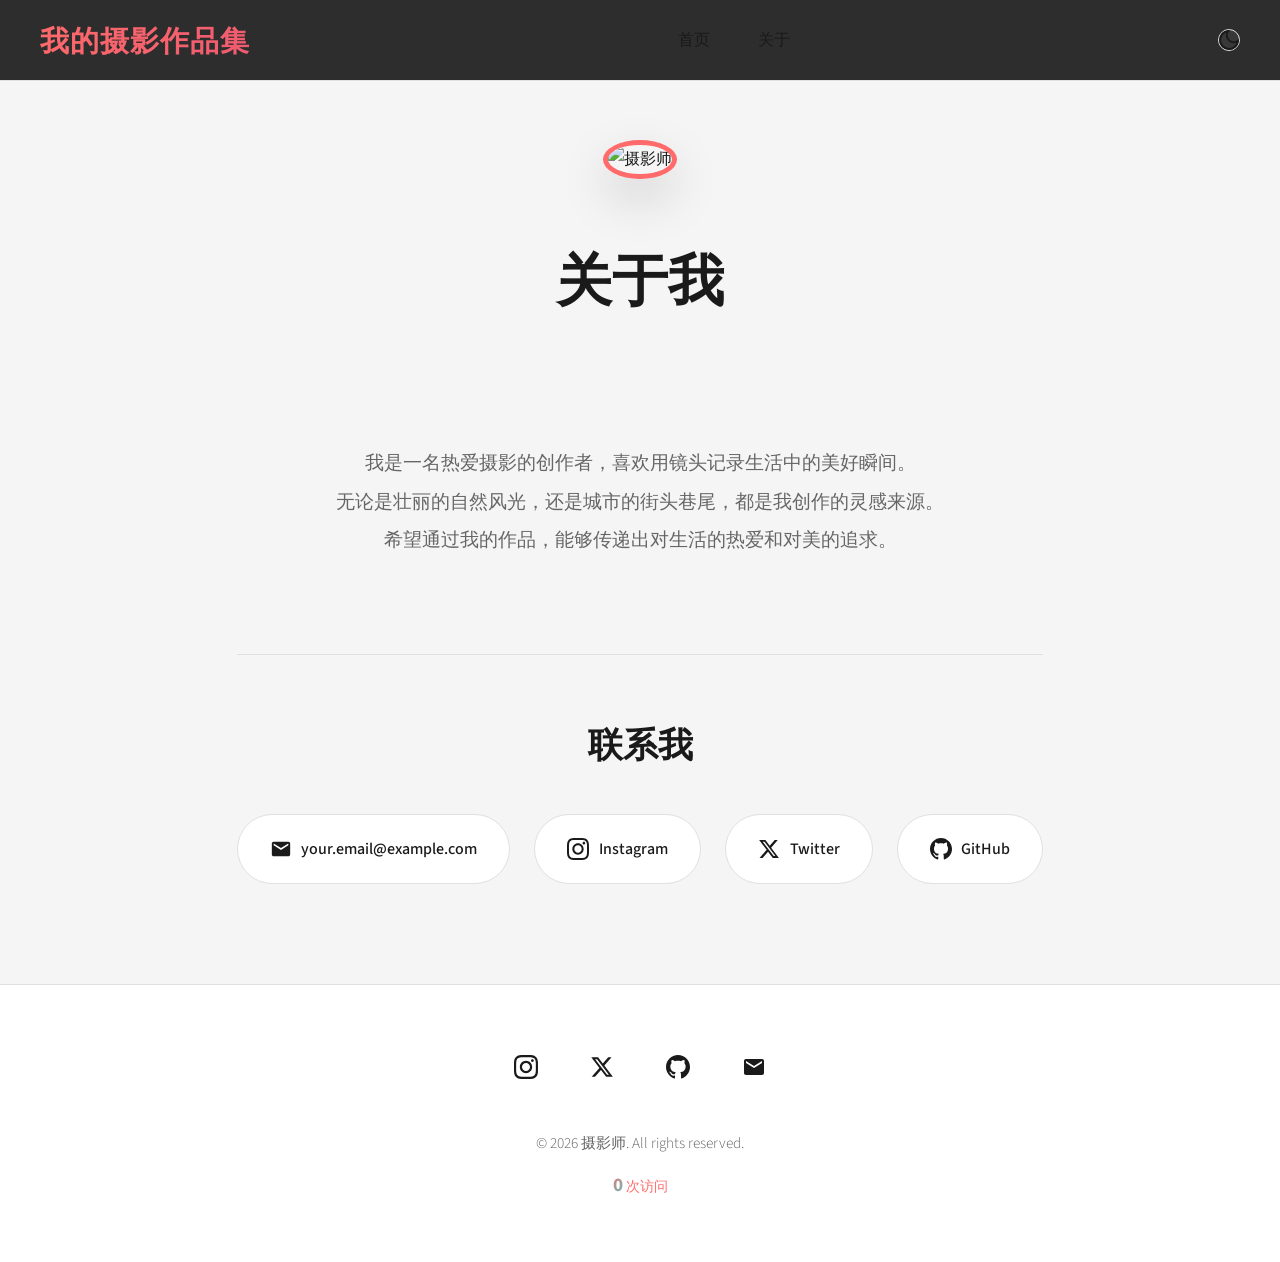
==== commit 3001faf6: "Update: 添加搜索、灯箱优化、主题切换、点赞功能" ====
--- a/about/index.html
+++ b/about/index.html
@@ -20,7 +20,7 @@
     <link href="https://fonts.googleapis.com/css2?family=Playfair+Display:wght@400;600;700&family=Source+Sans+Pro:wght@300;400;600&display=swap" rel="stylesheet">
 
     <!-- 样式表 -->
-    <link rel="stylesheet" href="../assets/css/style.css">
+    <link rel="stylesheet" href="../assets/css/style.css?v=">
 
     <!-- Gitalk 评论系统 CSS -->
     <link rel="stylesheet" href="https://cdn.jsdelivr.net/npm/gitalk@1/dist/gitalk.css">
@@ -50,6 +50,22 @@
                 <a href="../index.html" class="nav-link">首页</a>
                 <a href="../about/index.html" class="nav-link">关于</a>
             </div>
+            <button class="theme-toggle" id="theme-toggle" aria-label="切换主题">
+                <svg class="theme-icon sun" width="24" height="24" viewBox="0 0 24 24" fill="none" stroke="currentColor" stroke-width="2">
+                    <circle cx="12" cy="12" r="5"/>
+                    <line x1="12" y1="1" x2="12" y2="3"/>
+                    <line x1="12" y1="21" x2="12" y2="23"/>
+                    <line x1="4.22" y1="4.22" x2="5.64" y2="5.64"/>
+                    <line x1="18.36" y1="18.36" x2="19.78" y2="19.78"/>
+                    <line x1="1" y1="12" x2="3" y2="12"/>
+                    <line x1="21" y1="12" x2="23" y2="12"/>
+                    <line x1="4.22" y1="19.78" x2="5.64" y2="18.36"/>
+                    <line x1="18.36" y1="5.64" x2="19.78" y2="4.22"/>
+                </svg>
+                <svg class="theme-icon moon" width="24" height="24" viewBox="0 0 24 24" fill="none" stroke="currentColor" stroke-width="2">
+                    <path d="M21 12.79A9 9 0 1 1 11.21 3 7 7 0 0 0 21 12.79z"/>
+                </svg>
+            </button>
             <button class="nav-toggle" aria-label="菜单">
                 <span></span>
                 <span></span>
@@ -176,7 +192,7 @@
     </footer>
 
     <!-- JavaScript -->
-    <script src="../assets/js/main.js"></script>
+    <script src="../assets/js/main.js?v="></script>
 
     <!-- 访客计数器 -->
     <script>
--- a/assets/css/style.css
+++ b/assets/css/style.css
@@ -20,6 +20,16 @@
     --border-radius: 16px;
 }
 
+body.light-theme {
+    --bg-color: #fafafa;
+    --bg-secondary: #f5f5f5;
+    --text-color: #1a1a1a;
+    --text-secondary: #666666;
+    --card-bg: #ffffff;
+    --border-color: #e0e0e0;
+    --shadow-color: rgba(0, 0, 0, 0.15);
+}
+
 /* 全局样式 */
 * {
     margin: 0;
@@ -121,6 +131,46 @@
 
 .nav-link:hover::after {
     width: 100%;
+}
+
+.theme-toggle {
+    background: rgba(255, 255, 255, 0.05);
+    border: 1px solid var(--border-color);
+    border-radius: 50%;
+    cursor: pointer;
+    padding: 10px;
+    color: var(--text-color);
+    transition: all var(--transition-speed);
+    display: flex;
+    align-items: center;
+    justify-content: center;
+}
+
+.theme-toggle:hover {
+    background: var(--primary-color);
+    border-color: var(--primary-color);
+    transform: rotate(180deg);
+}
+
+.theme-icon {
+    position: absolute;
+    transition: opacity var(--transition-speed);
+}
+
+.theme-icon.sun {
+    opacity: 1;
+}
+
+.theme-icon.moon {
+    opacity: 0;
+}
+
+body.light-theme .theme-icon.sun {
+    opacity: 0;
+}
+
+body.light-theme .theme-icon.moon {
+    opacity: 1;
 }
 
 .nav-toggle {
@@ -331,6 +381,119 @@
 }
 
 /* ========================================
+   搜索框样式
+   ======================================== */
+.search-container {
+    margin-bottom: 3rem;
+    display: flex;
+    align-items: center;
+    gap: 1.5rem;
+    flex-wrap: wrap;
+}
+
+.search-box {
+    position: relative;
+    flex: 1;
+    min-width: 300px;
+    max-width: 500px;
+}
+
+.search-input {
+    width: 100%;
+    padding: 15px 20px 15px 50px;
+    background: var(--card-bg);
+    border: 1px solid var(--border-color);
+    border-radius: 50px;
+    color: var(--text-color);
+    font-size: 1rem;
+    font-family: inherit;
+    transition: all var(--transition-speed);
+    outline: none;
+}
+
+.search-input:focus {
+    border-color: var(--primary-color);
+    box-shadow: 0 0 0 3px rgba(255, 107, 107, 0.1);
+}
+
+.search-input::placeholder {
+    color: var(--text-secondary);
+}
+
+.search-btn {
+    position: absolute;
+    left: 18px;
+    top: 50%;
+    transform: translateY(-50%);
+    background: none;
+    border: none;
+    color: var(--text-secondary);
+    cursor: pointer;
+    padding: 5px;
+    transition: color var(--transition-speed);
+}
+
+.search-btn:hover {
+    color: var(--primary-color);
+}
+
+.search-stats {
+    color: var(--text-secondary);
+    font-size: 0.95rem;
+    font-weight: 300;
+}
+
+/* ========================================
+   点赞按钮样式
+   ======================================== */
+.photo-like-btn {
+    position: absolute;
+    top: 15px;
+    right: 15px;
+    display: flex;
+    align-items: center;
+    gap: 6px;
+    background: rgba(0, 0, 0, 0.6);
+    backdrop-filter: blur(5px);
+    border: none;
+    border-radius: 20px;
+    padding: 8px 14px;
+    color: var(--text-color);
+    font-size: 0.85rem;
+    font-weight: 500;
+    cursor: pointer;
+    transition: all var(--transition-speed);
+    z-index: 10;
+    opacity: 0;
+}
+
+.photo-card:hover .photo-like-btn {
+    opacity: 1;
+}
+
+.photo-like-btn:hover {
+    background: var(--primary-color);
+    transform: scale(1.05);
+}
+
+.photo-like-btn.liked {
+    background: var(--primary-color);
+    opacity: 1;
+}
+
+.photo-like-btn.liked .like-icon {
+    fill: currentColor;
+}
+
+.like-icon {
+    transition: fill var(--transition-speed);
+}
+
+.like-count {
+    font-size: 0.8rem;
+}
+
+/* ========================================
    照片墙（瀑布流）- 优化版
    ======================================== */
 .gallery {
@@ -436,6 +599,81 @@
     height: 100%;
     display: flex;
     flex-direction: column;
+}
+
+.modal-toolbar {
+    position: absolute;
+    top: 100px;
+    right: 30px;
+    z-index: 20;
+    display: flex;
+    flex-direction: column;
+    gap: 10px;
+    background: rgba(255, 255, 255, 0.1);
+    backdrop-filter: blur(10px);
+    border-radius: 12px;
+    padding: 10px;
+    border: 1px solid var(--border-color);
+}
+
+.modal-tool-btn {
+    background: rgba(255, 255, 255, 0.05);
+    border: none;
+    color: var(--text-color);
+    cursor: pointer;
+    padding: 12px;
+    border-radius: 8px;
+    transition: all var(--transition-speed);
+    display: flex;
+    align-items: center;
+    justify-content: center;
+}
+
+.modal-tool-btn:hover {
+    background: var(--primary-color);
+    transform: translateY(-2px);
+}
+
+.modal-tool-divider {
+    height: 1px;
+    background: var(--border-color);
+    margin: 5px 0;
+}
+
+.modal-zoom-level {
+    position: absolute;
+    top: 30px;
+    right: 30px;
+    z-index: 20;
+    background: rgba(255, 255, 255, 0.1);
+    backdrop-filter: blur(10px);
+    border-radius: 8px;
+    padding: 8px 16px;
+    color: var(--text-color);
+    font-size: 0.9rem;
+    font-weight: 500;
+}
+
+.modal-toast {
+    position: fixed;
+    bottom: 40px;
+    left: 50%;
+    transform: translateX(-50%) translateY(100px);
+    background: var(--primary-color);
+    color: white;
+    padding: 15px 30px;
+    border-radius: 50px;
+    font-size: 0.95rem;
+    font-weight: 500;
+    z-index: 3000;
+    opacity: 0;
+    transition: all 0.3s ease;
+    box-shadow: 0 10px 30px rgba(255, 107, 107, 0.3);
+}
+
+.modal-toast.active {
+    opacity: 1;
+    transform: translateX(-50%) translateY(0);
 }
 
 .modal-close {
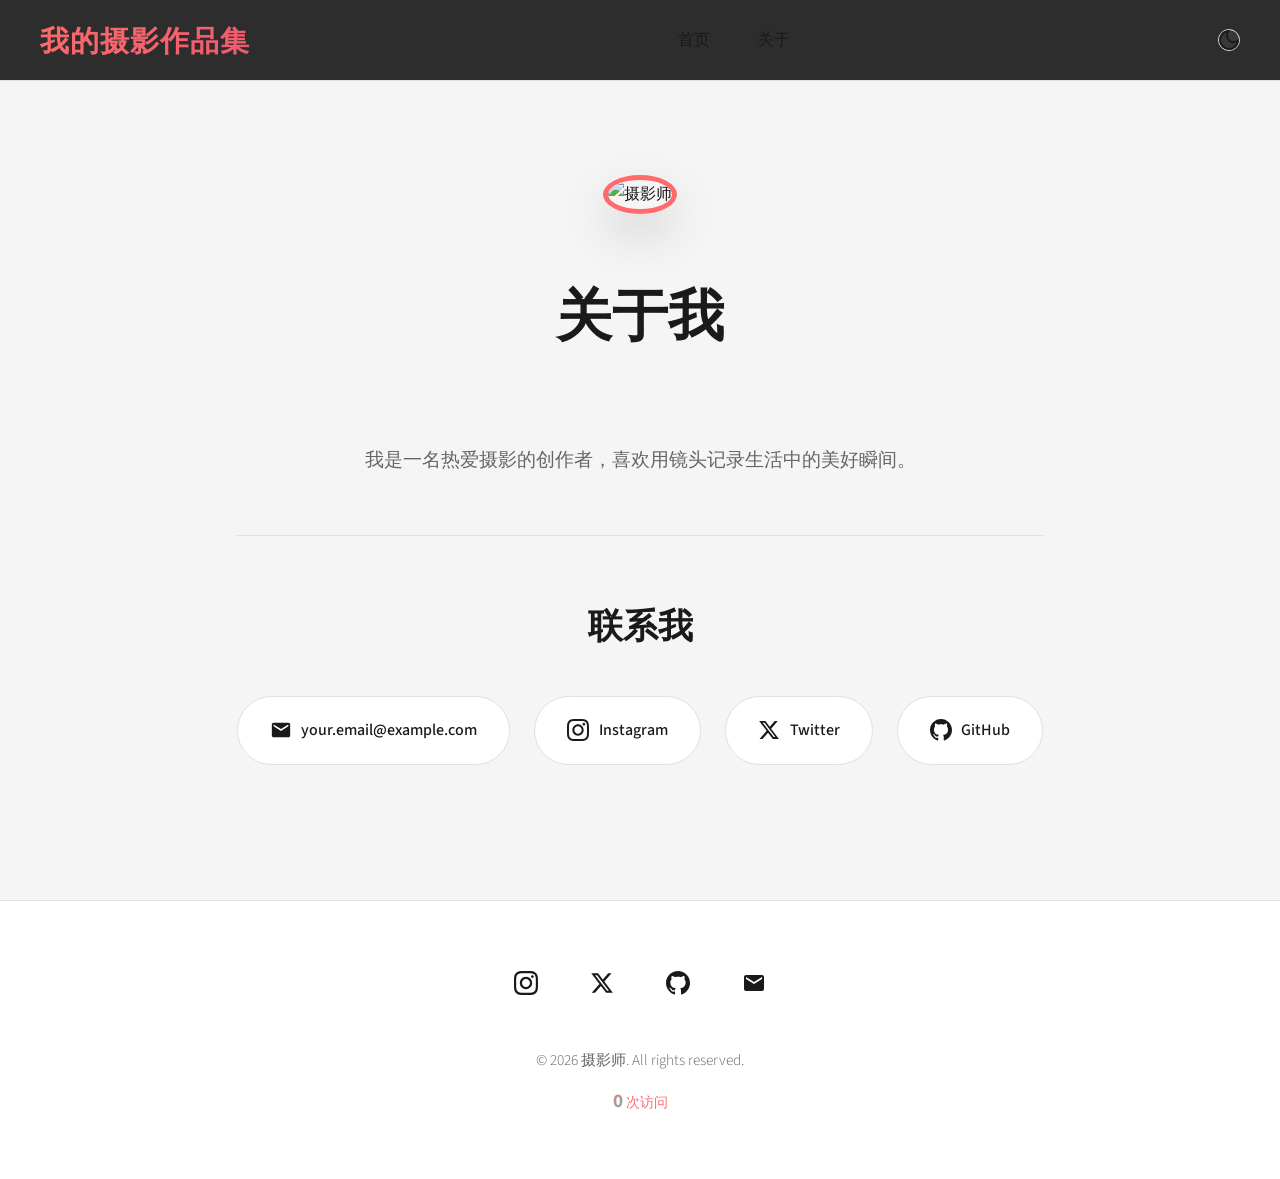
==== commit 9fd60c30: "配置 Gitalk 评论系统" ====
--- a/about/index.html
+++ b/about/index.html
@@ -95,11 +95,7 @@
 
             <!-- 描述 -->
             <div class="about-description">
-                
-        我是一名热爱摄影的创作者，喜欢用镜头记录生活中的美好瞬间。
-        无论是壮丽的自然风光，还是城市的街头巷尾，都是我创作的灵感来源。
-        希望通过我的作品，能够传递出对生活的热爱和对美的追求。
-    
+                我是一名热爱摄影的创作者，喜欢用镜头记录生活中的美好瞬间。
             </div>
 
             <!-- 分隔线 -->
@@ -219,10 +215,10 @@
     <!-- 评论系统初始化 -->
     
     <script>
-        if ('你的GitHub OAuth Client ID' !== '你的GitHub OAuth Client ID') {
+        if ('0v23IiVER33gZdpDwt9a' !== '你的GitHub OAuth Client ID') {
             const gitalk = new Gitalk({
-                clientID: '你的GitHub OAuth Client ID',
-                clientSecret: '你的GitHub OAuth Client Secret',
+                clientID: '0v23IiVER33gZdpDwt9a',
+                clientSecret: '7e55c4fc76ed753cc59ed8d4f7153bcff69e96ef',
                 repo: 'xxz',
                 owner: '18870712239',
                 admin: ["18870712239"],
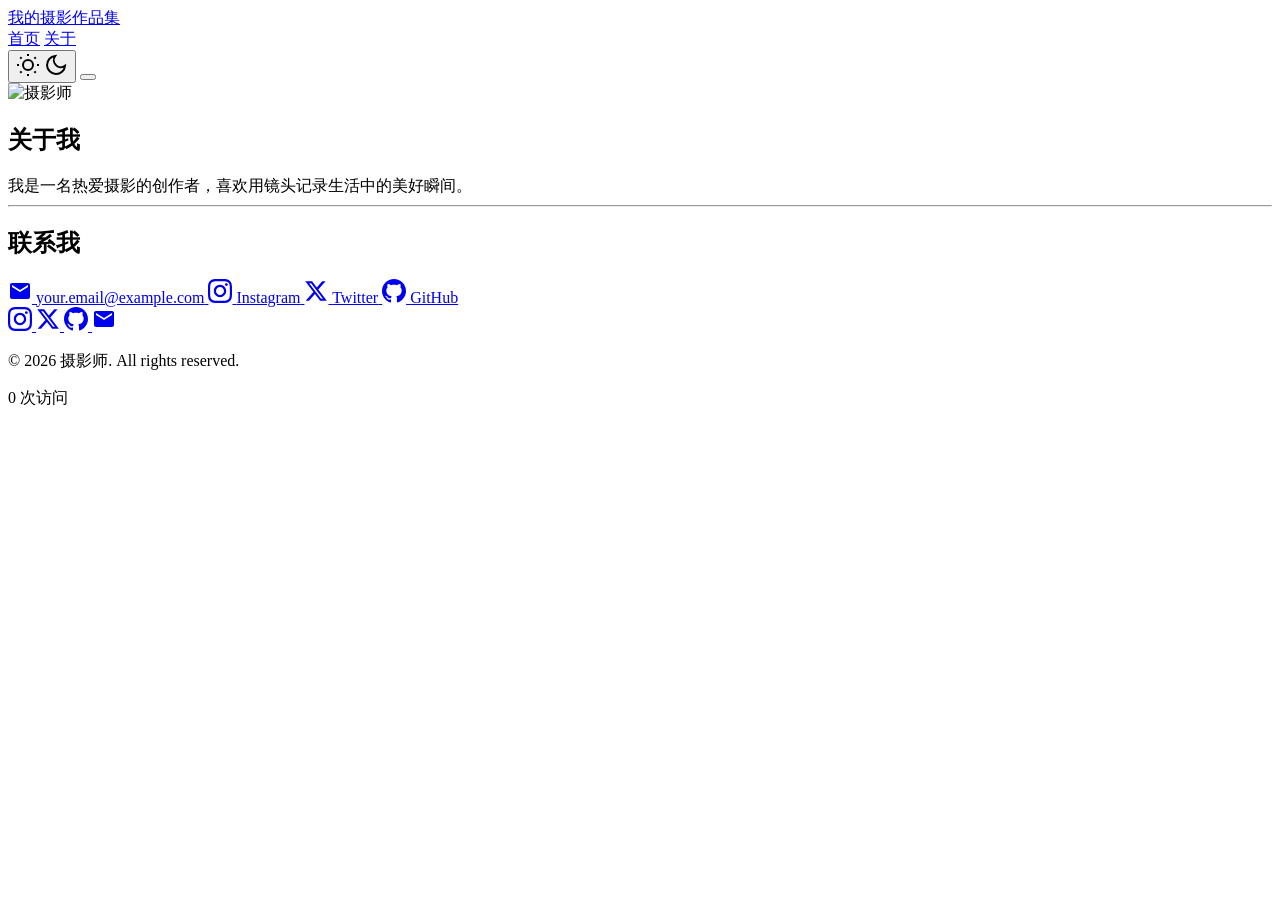
==== commit e4906a05: "修复路径问题，使用绝对路径" ====
--- a/about/index.html
+++ b/about/index.html
@@ -20,7 +20,7 @@
     <link href="https://fonts.googleapis.com/css2?family=Playfair+Display:wght@400;600;700&family=Source+Sans+Pro:wght@300;400;600&display=swap" rel="stylesheet">
 
     <!-- 样式表 -->
-    <link rel="stylesheet" href="../assets/css/style.css?v=">
+    <link rel="stylesheet" href="/xxz/assets/css/style.css?v=">
 
     <!-- Gitalk 评论系统 CSS -->
     <link rel="stylesheet" href="https://cdn.jsdelivr.net/npm/gitalk@1/dist/gitalk.css">
@@ -43,12 +43,12 @@
     <!-- 导航栏 -->
     <nav class="navbar">
         <div class="nav-container">
-            <a href="../index.html" class="nav-logo">
+            <a href="/xxz/index.html" class="nav-logo">
                 我的摄影作品集
             </a>
             <div class="nav-menu">
-                <a href="../index.html" class="nav-link">首页</a>
-                <a href="../about/index.html" class="nav-link">关于</a>
+                <a href="/xxz/index.html" class="nav-link">首页</a>
+                <a href="/xxz/about/index.html" class="nav-link">关于</a>
             </div>
             <button class="theme-toggle" id="theme-toggle" aria-label="切换主题">
                 <svg class="theme-icon sun" width="24" height="24" viewBox="0 0 24 24" fill="none" stroke="currentColor" stroke-width="2">
@@ -84,7 +84,7 @@
             <!-- 头像 -->
             
             <div class="about-avatar">
-                <img src="../assets/avatar.jpg"
+                <img src="/xxz/assets/avatar.jpg"
                      alt="摄影师"
                      class="avatar-img">
             </div>
@@ -188,7 +188,7 @@
     </footer>
 
     <!-- JavaScript -->
-    <script src="../assets/js/main.js?v="></script>
+    <script src="/xxz/assets/js/main.js?v="></script>
 
     <!-- 访客计数器 -->
     <script>
